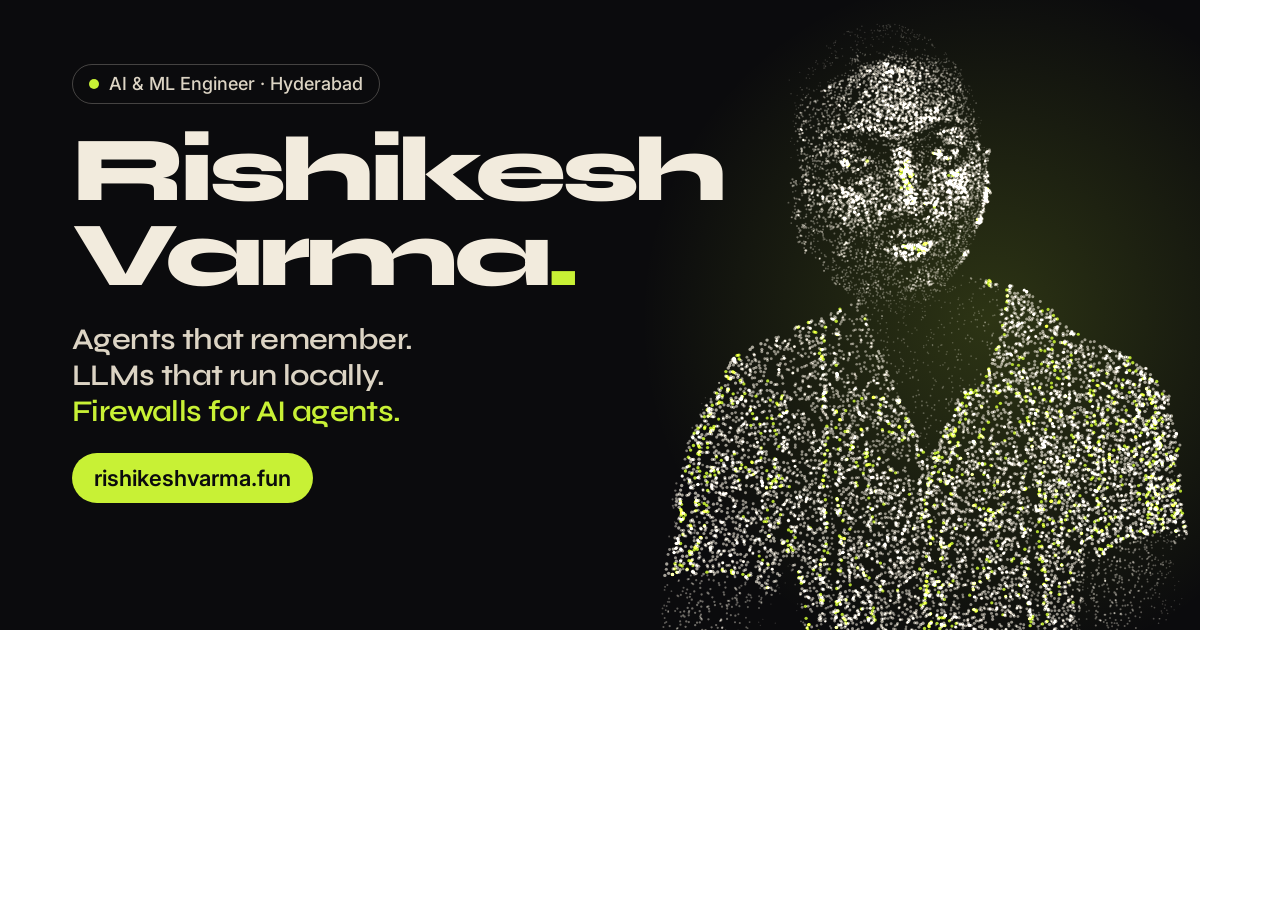
==== tools/cards.html @ 36b71cae "Launch 3D portfolio site and refresh profile README - New portfolio (index.html + assets/): 3D parti" ====
<!DOCTYPE html>
<html lang="en">
<head>
<meta charset="UTF-8">
<link href="https://fonts.googleapis.com/css2?family=Inter:wght@400;500;600&family=JetBrains+Mono:wght@500&family=Syne:wght@600;700;800&display=swap" rel="stylesheet">
<style>
  :root { --ink:#0b0b0d; --cream:#f2ebdd; --cream2:#dcd4c4; --dim:#a8a296; --lime:#c8f135; }
  * { box-sizing: border-box; margin: 0; }
  body { background: transparent; }
  .card { position: relative; overflow: hidden; background: var(--ink); color: var(--cream); font-family: Inter, sans-serif; }
  .card canvas { position: absolute; }
  .glow { position: absolute; border-radius: 50%; background: radial-gradient(circle, rgba(200,241,53,.18), transparent 65%); }
  .name { font: 800 92px/0.92 Syne, sans-serif; letter-spacing: -0.05em; }
  .name span { color: var(--lime); }
  .role { font: 600 30px/1.2 Syne, sans-serif; color: var(--cream2); letter-spacing: -0.02em; }
  .role b { color: var(--lime); font-weight: 600; }
  .meta { font: 500 19px/1.4 "JetBrains Mono", monospace; color: var(--dim); letter-spacing: .04em; }
  .url { display: inline-flex; align-items: center; gap: 12px; font: 600 22px/1 Inter, sans-serif; color: var(--ink); background: var(--lime); padding: 14px 22px; border-radius: 99px; }
  .dot { width: 10px; height: 10px; border-radius: 50%; background: var(--lime); display: inline-block; }
  .chip { display: inline-flex; align-items: center; gap: 10px; font: 500 18px/1 Inter, sans-serif; color: var(--cream2); border: 1px solid rgba(242,235,221,.25); padding: 10px 16px; border-radius: 99px; }

  /* favicon */
  .fav { width: 512px; height: 512px; border-radius: 112px; display: grid; place-items: center; }
  .fav b { font: 800 330px/1 Syne, sans-serif; letter-spacing: -0.06em; color: var(--cream); transform: translate(-10px, -12px); }
  .fav i { position: absolute; width: 74px; height: 74px; border-radius: 50%; background: var(--lime); right: 92px; bottom: 120px; }
</style>
</head>
<body>
<div id="root"></div>
<script src="../assets/js/portrait-data.js"></script>
<script>
const card = new URLSearchParams(location.search).get("card") || "og";
const root = document.getElementById("root");

function drawPortrait(canvas, opts) {
  const ctx = canvas.getContext("2d");
  const { cx, cy, scale, rot = 0.28 } = opts;
  const bin = atob(PORTRAIT.data), N = PORTRAIT.n;
  const bytes = new Uint8Array(bin.length);
  for (let i = 0; i < bin.length; i++) bytes[i] = bin.charCodeAt(i);
  const xyz = new Int16Array(bytes.buffer, 0, N * 3);
  ctx.globalCompositeOperation = "lighter";
  const c = Math.cos(rot), s = Math.sin(rot);
  for (let i = 0; i < N; i++) {
    const x = xyz[i * 3] / 16000, y = xyz[i * 3 + 1] / 16000, z = xyz[i * 3 + 2] / 16000;
    const b = bytes[N * 6 + i] / 255;
    const X = x * c + z * s;
    const persp = 4.2 / (4.2 - (-x * s + z * c));
    const u = cx + X * scale * persp, v = cy - y * scale * persp;
    const r = (0.6 + b * 1.25) * (scale / 330);
    const lime = b > 0.9 && (i % 3 === 0);
    ctx.fillStyle = lime ? `rgba(200,241,53,${0.5 + b * 0.4})` : `rgba(242,235,221,${(0.18 + b * 0.72) * 0.75})`;
    ctx.beginPath(); ctx.arc(u, v, r, 0, Math.PI * 2); ctx.fill();
  }
}

function canvasAt(parent, x, y, w, h) {
  const cv = document.createElement("canvas");
  const dpr = window.devicePixelRatio || 1;
  cv.width = w * dpr; cv.height = h * dpr;
  Object.assign(cv.style, { left: x + "px", top: y + "px", width: w + "px", height: h + "px" });
  cv.getContext("2d").scale(dpr, dpr);
  parent.appendChild(cv);
  return cv;
}

async function build() {
  await document.fonts.ready;
  if (card === "og") {
    root.innerHTML = `
      <div class="card" id="c" style="width:1200px;height:630px">
        <div class="glow" style="width:760px;height:760px;right:-170px;top:-60px"></div>
        <div style="position:absolute;left:72px;top:64px;display:grid;gap:24px;width:640px;justify-items:start">
          <span class="chip"><span class="dot"></span>AI &amp; ML Engineer · Hyderabad</span>
          <div class="name">Rishikesh<br>Varma<span>.</span></div>
          <div class="role">Agents that remember.<br>LLMs that run locally.<br><b>Firewalls for AI agents.</b></div>
          <div><span class="url">rishikeshvarma.fun</span></div>
        </div>
      </div>`;
    const c = document.getElementById("c");
    drawPortrait(canvasAt(c, 640, 0, 560, 630), { cx: 290, cy: 330, scale: 300 });
  } else if (card === "banner") {
    root.innerHTML = `
      <div class="card" id="c" style="width:1280px;height:400px;border-radius:24px">
        <div class="glow" style="width:640px;height:640px;right:-60px;top:-120px"></div>
        <div style="position:absolute;left:64px;top:56px;display:grid;gap:20px;width:780px">
          <span class="meta">K. SRI RISHIKESH VARMA · AI &amp; ML ENGINEER</span>
          <div class="name" style="font-size:84px">Hi, I'm Rishikesh<span>.</span></div>
          <div class="role" style="font-size:27px">I build agents that remember, LLMs that run locally,<br>evals that catch the bugs, and <b>firewalls for AI agents.</b></div>
          <div class="meta" style="color:#c8f135">↗ rishikeshvarma.fun</div>
        </div>
      </div>`;
    const c = document.getElementById("c");
    drawPortrait(canvasAt(c, 860, 0, 420, 400), { cx: 230, cy: 210, scale: 205 });
  } else {
    root.innerHTML = `<div class="card fav" id="c"><b>R</b><i></i></div>`;
  }
  document.body.dataset.ready = "1";
}
build();
</script>
</body>
</html>
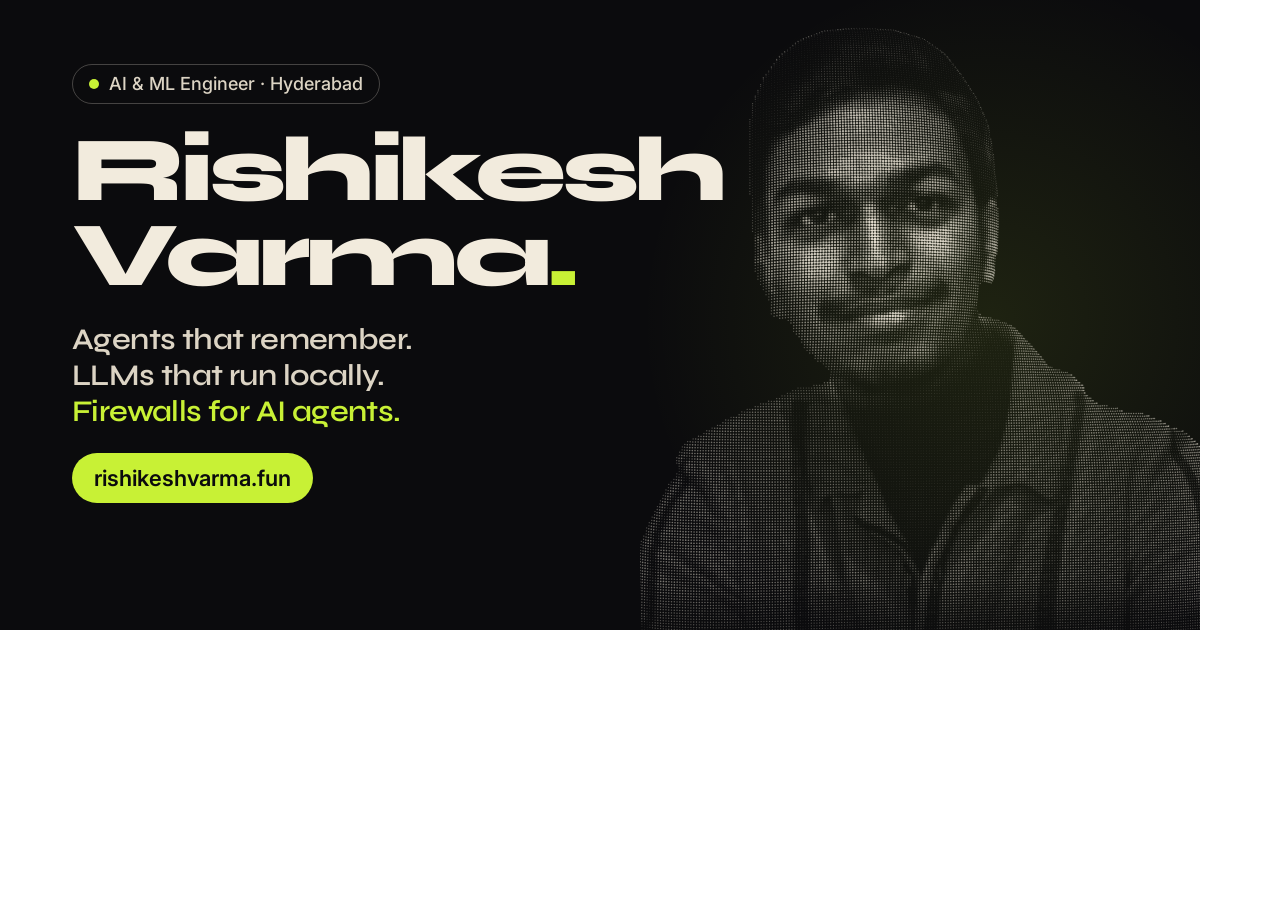
==== commit 1dae758a: "Redraw the README banner and social card with the new portrait The card template still decoded the o" ====
--- a/tools/cards.html
+++ b/tools/cards.html
@@ -9,7 +9,7 @@
   body { background: transparent; }
   .card { position: relative; overflow: hidden; background: var(--ink); color: var(--cream); font-family: Inter, sans-serif; }
   .card canvas { position: absolute; }
-  .glow { position: absolute; border-radius: 50%; background: radial-gradient(circle, rgba(200,241,53,.18), transparent 65%); }
+  .glow { position: absolute; border-radius: 50%; background: radial-gradient(circle, rgba(200,241,53,.1), transparent 65%); }
   .name { font: 800 92px/0.92 Syne, sans-serif; letter-spacing: -0.05em; }
   .name span { color: var(--lime); }
   .role { font: 600 30px/1.2 Syne, sans-serif; color: var(--cream2); letter-spacing: -0.02em; }
@@ -32,25 +32,35 @@
 const card = new URLSearchParams(location.search).get("card") || "og";
 const root = document.getElementById("root");
 
+// The same halftone dot grid as the site's hero (assets/js/portrait.js):
+// dot size and brightness follow the tone, with a slight turn to show depth.
 function drawPortrait(canvas, opts) {
   const ctx = canvas.getContext("2d");
-  const { cx, cy, scale, rot = 0.28 } = opts;
-  const bin = atob(PORTRAIT.data), N = PORTRAIT.n;
-  const bytes = new Uint8Array(bin.length);
-  for (let i = 0; i < bin.length; i++) bytes[i] = bin.charCodeAt(i);
-  const xyz = new Int16Array(bytes.buffer, 0, N * 3);
+  const { cx, cy, scale, rot = 0.14 } = opts;
+  const P = PORTRAIT;
+  const bytesOf = (str) => {
+    const bin = atob(str), u = new Uint8Array(bin.length);
+    for (let i = 0; i < bin.length; i++) u[i] = bin.charCodeAt(i);
+    return u;
+  };
+  const tone = bytesOf(P.tone), depth = bytesOf(P.depth);
+  const pitch = P.step * scale;
+  const c = Math.cos(rot), s = Math.sin(rot);
   ctx.globalCompositeOperation = "lighter";
-  const c = Math.cos(rot), s = Math.sin(rot);
-  for (let i = 0; i < N; i++) {
-    const x = xyz[i * 3] / 16000, y = xyz[i * 3 + 1] / 16000, z = xyz[i * 3 + 2] / 16000;
-    const b = bytes[N * 6 + i] / 255;
-    const X = x * c + z * s;
-    const persp = 4.2 / (4.2 - (-x * s + z * c));
-    const u = cx + X * scale * persp, v = cy - y * scale * persp;
-    const r = (0.6 + b * 1.25) * (scale / 330);
-    const lime = b > 0.9 && (i % 3 === 0);
-    ctx.fillStyle = lime ? `rgba(200,241,53,${0.5 + b * 0.4})` : `rgba(242,235,221,${(0.18 + b * 0.72) * 0.75})`;
-    ctx.beginPath(); ctx.arc(u, v, r, 0, Math.PI * 2); ctx.fill();
+  let i = 0;
+  for (let r = 0; r < P.rows; r++) {
+    for (let col = 0; col < P.cols; col++) {
+      const t = tone[r * P.cols + col];
+      if (!t) continue;
+      const b = t / 255;
+      const x = P.x0 + col * P.step, y = P.y0 - r * P.step, z = (depth[i++] / 255) * P.zmax;
+      const X = x * c + z * s;
+      const persp = 4.2 / (4.2 - (-x * s + z * c));
+      const u = cx + X * scale * persp, v = cy - y * scale * persp;
+      const rad = 0.3 * pitch * (0.22 + Math.pow(b, 0.7) * 1.35) * persp;
+      ctx.fillStyle = `rgba(242,235,221,${(0.12 + Math.pow(b, 1.15) * 0.88) * 0.95})`;
+      ctx.beginPath(); ctx.arc(u, v, rad, 0, Math.PI * 2); ctx.fill();
+    }
   }
 }
 
@@ -78,7 +88,7 @@
         </div>
       </div>`;
     const c = document.getElementById("c");
-    drawPortrait(canvasAt(c, 640, 0, 560, 630), { cx: 290, cy: 330, scale: 300 });
+    drawPortrait(canvasAt(c, 640, 0, 560, 630), { cx: 300, cy: 384, scale: 322 });
   } else if (card === "banner") {
     root.innerHTML = `
       <div class="card" id="c" style="width:1280px;height:400px;border-radius:24px">
@@ -91,7 +101,7 @@
         </div>
       </div>`;
     const c = document.getElementById("c");
-    drawPortrait(canvasAt(c, 860, 0, 420, 400), { cx: 230, cy: 210, scale: 205 });
+    drawPortrait(canvasAt(c, 800, 0, 480, 400), { cx: 290, cy: 300, scale: 258 });
   } else {
     root.innerHTML = `<div class="card fav" id="c"><b>R</b><i></i></div>`;
   }
